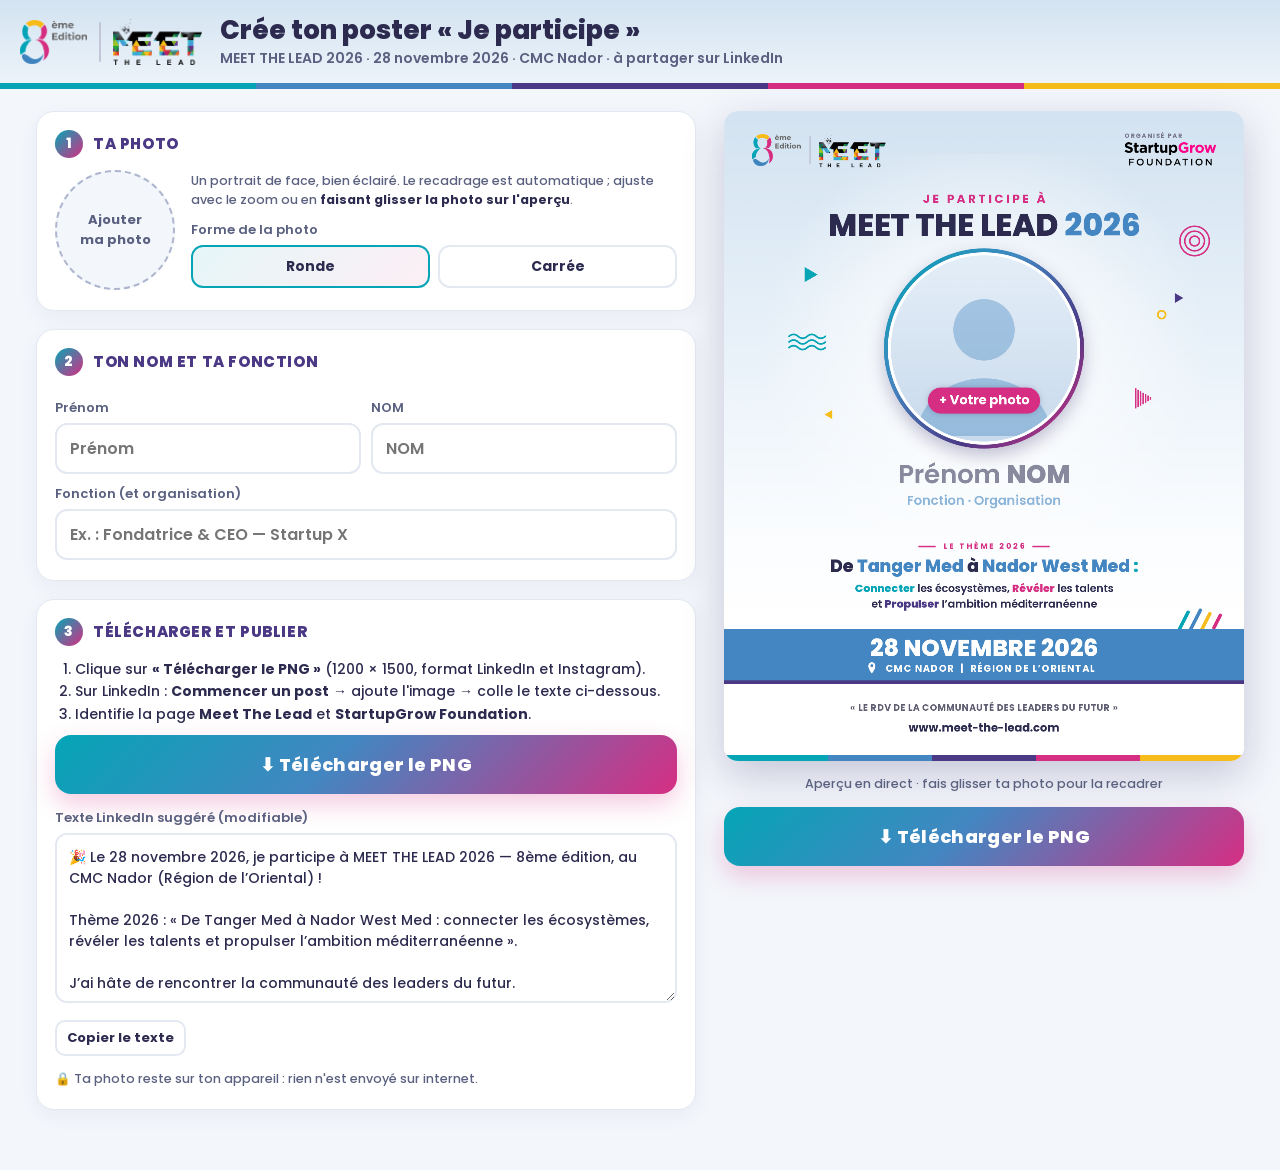
==== createposter/index.html @ a181cc90 "Outil « Je participe » : poster individuel MEET THE LEAD 2026 (28 novembre) sur /createposter/ Page " ====
<!doctype html>
<!--
  MEET THE LEAD 2026 — outil « Je participe » : poster INDIVIDUEL (1 photo + prénom NOM + fonction) pour la journée du 28 novembre 2026.
  Format LinkedIn / Instagram 1200×1500 (4:5). Logos : 8ème édition puis MEET THE LEAD, StartupGrow Foundation (organisateur). Thème 2026.
  Source : tool_src.html → node build.cjs → ../OUTIL_POSTER_PARTICIPANT_MTL2026.html (fichier unique, tout intégré)
  → publié sur https://meet-the-lead.com/createposter/
  Rendu entièrement en <canvas> ; les PNG de référence (modèle vide / exemple) sont produits par le même code (export.cjs).
-->
<html lang="fr"><head><meta charset="utf-8">
<meta name="viewport" content="width=device-width,initial-scale=1">
<title>Je participe — MEET THE LEAD 2026 · 28 novembre</title>
<meta name="description" content="Créez votre poster « Je participe à MEET THE LEAD 2026 » (28 novembre 2026, CMC Nador) avec votre photo, votre nom et votre fonction, puis partagez-le sur LinkedIn.">
<meta name="theme-color" content="#2A2160">
<meta property="og:title" content="Je participe à MEET THE LEAD 2026 — crée ton poster">
<meta property="og:description" content="Ta photo, ton nom et ta fonction → un poster prêt pour LinkedIn. 28 novembre 2026 · CMC Nador.">
<meta property="og:image" content="https://meet-the-lead.com/createposter/apercu.jpg">
<meta property="og:url" content="https://meet-the-lead.com/createposter/">
<meta property="og:type" content="website">
<link rel="icon" type="image/png" href="../assets/img/logo/logo.png">
<style>
@font-face{font-family:Poppins;font-weight:500;src:url([data-uri])format('woff2');unicode-range:U+0000-00FF,U+2000-206F,U+20AC}
@font-face{font-family:Poppins;font-weight:600;src:url([data-uri])format('woff2');unicode-range:U+0000-00FF,U+2000-206F,U+20AC}
@font-face{font-family:Poppins;font-weight:700;src:url([data-uri])format('woff2');unicode-range:U+0000-00FF,U+2000-206F,U+20AC}
@font-face{font-family:Poppins;font-weight:800;src:url([data-uri])format('woff2');unicode-range:U+0000-00FF,U+2000-206F,U+20AC}
@font-face{font-family:Poppins;font-weight:500;src:url([data-uri])format('woff2');unicode-range:U+0100-02AF,U+1E00-1EFF}
@font-face{font-family:Poppins;font-weight:600;src:url([data-uri])format('woff2');unicode-range:U+0100-02AF,U+1E00-1EFF}
@font-face{font-family:Poppins;font-weight:700;src:url([data-uri])format('woff2');unicode-range:U+0100-02AF,U+1E00-1EFF}
@font-face{font-family:Poppins;font-weight:800;src:url([data-uri])format('woff2');unicode-range:U+0100-02AF,U+1E00-1EFF}
@font-face{font-family:Cairo;font-weight:200 1000;src:url([data-uri])format('truetype');unicode-range:U+0600-06FF,U+0750-077F,U+FB50-FDFF,U+FE70-FEFF}
:root{--teal:#05A5B6;--mag:#D62E83;--yel:#F6BC1C;--blue:#4386C1;--vio:#4B3985;--navy:#2A2160;--ink:#2C2B4F;--line:#E3E8F1}
*{box-sizing:border-box;margin:0;padding:0}
html,body{background:#F3F6FB;color:var(--ink);font-family:Poppins,Cairo,'Segoe UI',Arial,sans-serif;-webkit-font-smoothing:antialiased}
header{background:linear-gradient(180deg,#D3E3F1,#EEF4FA);padding:16px 20px 20px;position:relative}
header::after{content:"";position:absolute;left:0;right:0;bottom:0;height:6px;background:linear-gradient(90deg,var(--teal) 0 20%,var(--blue) 20% 40%,var(--vio) 40% 60%,var(--mag) 60% 80%,var(--yel) 80%)}
.hd{max-width:1240px;margin:0 auto;display:flex;align-items:center;gap:18px;flex-wrap:wrap}
.hd .lk{display:flex;align-items:center;gap:12px}.hd .lk img{display:block}.hd .lk i{width:2px;height:40px;background:#C2C6D6;border-radius:2px}
.hd h1{font-size:clamp(18px,2.6vw,26px);font-weight:800;line-height:1.15;color:var(--ink)}
.hd p{font-size:14px;color:#5A607F;font-weight:600;margin-top:2px}
main{max-width:1240px;margin:0 auto;padding:22px 16px 60px;display:grid;grid-template-columns:minmax(0,1fr) minmax(0,520px);gap:28px;align-items:start}
@media (max-width:900px){main{grid-template-columns:1fr}.pv{order:-1;position:static!important}}
.panel{display:flex;flex-direction:column;gap:18px}
.box{background:#fff;border:1px solid var(--line);border-radius:18px;padding:18px 18px 20px;box-shadow:0 6px 20px rgba(42,33,96,.05)}
.box h2{font-size:15px;font-weight:800;letter-spacing:.04em;color:var(--vio);display:flex;align-items:center;gap:10px;margin-bottom:12px;text-transform:uppercase}
.box h2 span{display:inline-flex;width:28px;height:28px;border-radius:50%;align-items:center;justify-content:center;color:#fff;font-size:14px;background:linear-gradient(135deg,var(--teal),var(--mag))}
label.f{display:block;font-size:13px;font-weight:600;color:#5A607F;margin:10px 0 5px}
input[type=text]{width:100%;border:2px solid var(--line);border-radius:12px;padding:11px 13px;font:600 16px Poppins,Cairo,sans-serif;color:var(--ink);background:#fff;outline:none}
input[type=text]:focus{border-color:var(--teal)}
.two{display:grid;grid-template-columns:1fr 1fr;gap:10px}
.phrow{display:grid;grid-template-columns:120px minmax(0,1fr);gap:16px;align-items:center}
.ph{width:120px;height:120px;border-radius:50%;border:2px dashed #AEB6CF;background:#F3F6FB center/cover no-repeat;display:flex;align-items:center;justify-content:center;text-align:center;font-size:13px;font-weight:700;color:#5A607F;cursor:pointer;position:relative;overflow:hidden}
.ph.sq{border-radius:18px}
.ph.has{border:3px solid var(--teal);color:transparent}
.ph input{position:absolute;inset:0;opacity:0;cursor:pointer}
.seg{display:flex;gap:8px;flex-wrap:wrap}
.seg button{flex:1;min-width:90px;border:2px solid var(--line);background:#fff;border-radius:12px;padding:9px 10px;font:700 14px Poppins,sans-serif;color:var(--ink);cursor:pointer}
.seg button[aria-pressed=true]{border-color:var(--teal);background:linear-gradient(135deg,rgba(5,165,182,.10),rgba(214,46,131,.08))}
.tools{display:flex;align-items:center;gap:10px;margin-top:12px;flex-wrap:wrap;font-size:13px;color:#5A607F;font-weight:600}
.tools input[type=range]{flex:1;min-width:120px;accent-color:var(--teal)}
.tools button,.btn2{border:2px solid var(--line);background:#fff;border-radius:10px;padding:6px 10px;font:700 13px Poppins,sans-serif;color:var(--ink);cursor:pointer}
.tools[hidden]{display:none}
.pv{position:sticky;top:14px;display:flex;flex-direction:column;gap:14px}
.pv canvas{width:100%;height:auto;display:block;border-radius:14px;box-shadow:0 14px 40px rgba(42,33,96,.22);touch-action:none;background:#fff}
.hint{font-size:12.5px;color:#5A607F;text-align:center;font-weight:500}
.dl{border:0;border-radius:16px;padding:16px 18px;font:800 18px Poppins,sans-serif;color:#fff;cursor:pointer;background:linear-gradient(135deg,var(--teal),var(--blue) 45%,var(--mag));box-shadow:0 10px 24px rgba(214,46,131,.25);letter-spacing:.02em}
.dl:active{transform:translateY(1px)}
textarea{width:100%;min-height:170px;border:2px solid var(--line);border-radius:12px;padding:12px;font:500 14px/1.5 Poppins,Cairo,sans-serif;color:var(--ink);resize:vertical}
.note{font-size:12.5px;color:#5A607F;line-height:1.5}.note b{color:var(--ink)}
ol.howto{padding-left:20px;font-size:14px;line-height:1.6}
.toast{position:fixed;left:50%;bottom:22px;transform:translateX(-50%);background:var(--navy);color:#fff;padding:10px 16px;border-radius:12px;font:600 14px Poppins,sans-serif;opacity:0;transition:opacity .25s;pointer-events:none;z-index:9;max-width:92vw;text-align:center;overflow-wrap:anywhere}
.toast.on{opacity:1}
</style></head>
<body>
<header><div class="hd">
  <div class="lk"><img src="[data-uri]" height="44" alt="8ème édition"><i></i><img src="[data-uri]" height="46" alt="Meet The Lead"></div>
  <div><h1>Crée ton poster « Je participe »</h1><p>MEET THE LEAD 2026 · 28 novembre 2026 · CMC Nador · à partager sur LinkedIn</p></div>
</div></header>

<main>
<section class="panel">
  <div class="box"><h2><span>1</span>Ta photo</h2>
    <div class="phrow">
      <label class="ph" id="ph">Ajouter<br>ma photo<input type="file" id="file" accept="image/*" aria-label="Importer ma photo"></label>
      <div>
        <p class="note">Un portrait de face, bien éclairé. Le recadrage est automatique ; ajuste avec le zoom ou en <b>faisant glisser la photo sur l'aperçu</b>.</p>
        <label class="f">Forme de la photo</label>
        <div class="seg" id="shape"><button type="button" data-s="rond">Ronde</button><button type="button" data-s="carre">Carrée</button></div>
      </div>
    </div>
    <div class="tools" id="tools" hidden>Zoom <input type="range" id="zoom" min="1" max="3" step="0.01" value="1"> <button type="button" id="re">Recentrer</button> <button type="button" id="rm">Retirer</button></div>
  </div>

  <div class="box"><h2><span>2</span>Ton nom et ta fonction</h2>
    <div class="two"><div><label class="f" for="first">Prénom</label><input type="text" id="first" maxlength="24" placeholder="Prénom" autocomplete="given-name"></div>
    <div><label class="f" for="last">NOM</label><input type="text" id="last" maxlength="26" placeholder="NOM" autocomplete="family-name"></div></div>
    <label class="f" for="fn">Fonction (et organisation)</label>
    <input type="text" id="fn" maxlength="80" placeholder="Ex. : Fondatrice & CEO — Startup X" autocomplete="organization-title">
  </div>

  <div class="box"><h2><span>3</span>Télécharger et publier</h2>
    <ol class="howto">
      <li>Clique sur <b>« Télécharger le PNG »</b> (1200 × 1500, format LinkedIn et Instagram).</li>
      <li>Sur LinkedIn : <b>Commencer un post</b> → ajoute l'image → colle le texte ci-dessous.</li>
      <li>Identifie la page <b>Meet The Lead</b> et <b>StartupGrow Foundation</b>.</li>
    </ol>
    <button type="button" class="dl" id="dl2" style="width:100%;margin:10px 0 4px">⬇ Télécharger le PNG</button>
    <label class="f" for="post">Texte LinkedIn suggéré (modifiable)</label>
    <textarea id="post"></textarea>
    <div style="display:flex;gap:10px;margin-top:10px"><button type="button" class="btn2" id="copy">Copier le texte</button></div>
    <p class="note" style="margin-top:14px">🔒 Ta photo reste sur ton appareil : rien n'est envoyé sur internet.</p>
  </div>
</section>

<aside class="pv">
  <canvas id="cv" width="1200" height="1500" aria-label="Aperçu du poster"></canvas>
  <p class="hint">Aperçu en direct · fais glisser ta photo pour la recadrer</p>
  <button type="button" class="dl" id="dl">⬇ Télécharger le PNG</button>
</aside>
</main>
<div class="toast" id="toast"></div>

<script>
'use strict';
const ASSETS = { e8: '[data-uri]', mtl: '[data-uri]', sgf: '[data-uri]' };
const W = 1200, H = 1500;
const K = { teal: '#05A5B6', mag: '#D62E83', yel: '#F6BC1C', blue: '#4386C1', vio: '#4B3985', navy: '#2A2160', ink: '#2C2B4F', grey: '#5F5E73' };
const BAND = [K.teal, K.blue, K.vio, K.mag, K.yel];
const FF = "Poppins, Cairo, 'Segoe UI', Arial, sans-serif";
const font = (w, s) => `${w} ${s}px ${FF}`;
const IM = {};
const loadImg = (src) => new Promise((res, rej) => { const i = new Image(); i.onload = () => res(i); i.onerror = rej; i.src = src; });
// géométrie
const PH = { cx: 600, cy: 548, d: 430 };
const isRTL = (s) => /[؀-ۿ]/.test(s);

function rr(ctx, x, y, w, h, r) { ctx.beginPath(); ctx.moveTo(x + r, y); ctx.arcTo(x + w, y, x + w, y + h, r); ctx.arcTo(x + w, y + h, x, y + h, r); ctx.arcTo(x, y + h, x, y, r); ctx.arcTo(x, y, x + w, y, r); ctx.closePath(); }
function spacedW(ctx, t, sp) { let w = 0; for (const ch of t) w += ctx.measureText(ch).width + sp; return w - sp; }
function spaced(ctx, t, x, y, sp, align = 'left') { const w = spacedW(ctx, t, sp); let cx = align === 'center' ? x - w / 2 : align === 'right' ? x - w : x; const a = ctx.textAlign; ctx.textAlign = 'left'; for (const ch of t) { ctx.fillText(ch, cx, y); cx += ctx.measureText(ch).width + sp; } ctx.textAlign = a; return w; }
function fit(ctx, t, weight, size, maxW, min) { let s = size; for (; s > min; s -= 1) { ctx.font = font(weight, s); if (ctx.measureText(t).width <= maxW) break; } ctx.font = font(weight, s); return s; }
function wrap(ctx, t, maxW) { const words = t.split(/\s+/).filter(Boolean); const L = []; let cur = ''; for (const w of words) { const tst = cur ? cur + ' ' + w : w; if (ctx.measureText(tst).width <= maxW || !cur) cur = tst; else { L.push(cur); cur = w; } } if (cur) L.push(cur); return L; }
// texte riche sur une ligne : segments [texte, couleur, graisse], centré
function rich(ctx, segs, x, y, size) { let w = 0; segs.forEach(([t, , wt]) => { ctx.font = font(wt, size); w += ctx.measureText(t).width; }); let cx = x - w / 2; ctx.textAlign = 'left'; segs.forEach(([t, k, wt]) => { ctx.font = font(wt, size); ctx.fillStyle = k; ctx.fillText(t, cx, y); cx += ctx.measureText(t).width; }); return w; }

// illustrations de la charte MTL (bords, jamais sur le visage)
function motifs(ctx) {
  ctx.save();
  const tri = (x, y, z, k, left) => { ctx.fillStyle = k; ctx.beginPath(); if (left) { ctx.moveTo(x + z, y); ctx.lineTo(x, y + z * .58); ctx.lineTo(x + z, y + z * 1.16); } else { ctx.moveTo(x, y); ctx.lineTo(x + z, y + z * .58); ctx.lineTo(x, y + z * 1.16); } ctx.closePath(); ctx.fill(); };
  const rings = (x, y, r, k) => { ctx.strokeStyle = k; ctx.lineWidth = 3.5; for (const n of [1, 2, 3]) { ctx.beginPath(); ctx.arc(x, y, r * n / 3, 0, Math.PI * 2); ctx.stroke(); } };
  const hatch = (x, y, z, k) => { ctx.strokeStyle = k; ctx.lineWidth = 3.5; for (let n = 0; n < 7; n++) { ctx.beginPath(); ctx.moveTo(x + n * z / 7, y + z * .58 * (n / 7)); ctx.lineTo(x + n * z / 7, y + z * 1.16 - z * .58 * (n / 7)); ctx.stroke(); } };
  const waves = (x, y, w, k) => { ctx.strokeStyle = k; ctx.lineWidth = 4; ctx.lineCap = 'round'; for (let n = 0; n < 3; n++) { ctx.beginPath(); let px = x, py = y + n * 13; ctx.moveTo(px, py); for (let s = 0; s < 4; s++) { ctx.quadraticCurveTo(px + w / 8, py + (s % 2 ? 9 : -9), px + w / 4, py); px += w / 4; } ctx.stroke(); } };
  rings(1086, 300, 34, K.mag);
  tri(186, 360, 30, K.teal);
  hatch(950, 640, 40, K.mag);
  tri(232, 690, 18, K.yel, true);
  waves(150, 520, 84, K.teal);
  ctx.beginPath(); ctx.arc(1010, 470, 9, 0, Math.PI * 2); ctx.strokeStyle = K.yel; ctx.lineWidth = 4; ctx.stroke();
  tri(1040, 420, 20, K.vio);
  // traits obliques de la charte, au bout du ruban
  [K.teal, K.blue, K.yel, K.mag].forEach((k, i) => { ctx.save(); ctx.translate(1060 + i * 26, 1178); ctx.rotate(27 * Math.PI / 180); ctx.fillStyle = k; rr(ctx, -4, -[56, 66, 48, 40][i] / 2, 8, [56, 66, 48, 40][i], 4); ctx.fill(); ctx.restore(); });
  ctx.restore();
}

function photo(ctx, st, showEmpty) {
  const { cx, cy, d } = PH, r = d / 2, sq = st.shape === 'carre', rad = 36;
  const path = (pad) => { if (sq) rr(ctx, cx - r - pad, cy - r - pad, d + pad * 2, d + pad * 2, rad + pad); else { ctx.beginPath(); ctx.arc(cx, cy, r + pad, 0, Math.PI * 2); } };
  // anneau / cadre dégradé de la charte + filet blanc
  ctx.save(); ctx.shadowColor = 'rgba(42,33,96,.28)'; ctx.shadowBlur = 40; ctx.shadowOffsetY = 16;
  const g = ctx.createLinearGradient(cx - r, cy - r, cx + r, cy + r); g.addColorStop(0, K.teal); g.addColorStop(.35, K.blue); g.addColorStop(.7, K.vio); g.addColorStop(1, K.mag);
  ctx.fillStyle = g; path(16); ctx.fill(); ctx.restore();
  ctx.fillStyle = '#fff'; path(7); ctx.fill();
  ctx.save(); path(0); ctx.clip();
  if (st.img) {
    const im = st.img, iw = im.width, ih = im.height, s = Math.max(d / iw, d / ih) * (st.zoom || 1), dw = iw * s, dh = ih * s;
    let x = cx - st.fx * dw, y = cy - st.fy * dh;
    x = Math.min(cx - r, Math.max(cx + r - dw, x)); y = Math.min(cy - r, Math.max(cy + r - dh, y));
    ctx.drawImage(im, x, y, dw, dh);
  } else {
    const bg = ctx.createLinearGradient(cx, cy - r, cx, cy + r); bg.addColorStop(0, '#E4EEF8'); bg.addColorStop(1, '#C9DAEC'); ctx.fillStyle = bg; ctx.fillRect(cx - r, cy - r, d, d);
    ctx.fillStyle = 'rgba(67,134,193,.38)';
    ctx.beginPath(); ctx.arc(cx, cy - r * .2, r * .33, 0, Math.PI * 2); ctx.fill();
    ctx.beginPath(); ctx.ellipse(cx, cy + r * .94, r * .72, r * .62, 0, Math.PI, 0); ctx.fill();
  }
  ctx.restore();
  if (!st.img && showEmpty) {
    const fs = 30; ctx.font = font(700, fs); const t = '+ Votre photo', tw = ctx.measureText(t).width, pw = tw + 50, ph = 60;
    ctx.save(); ctx.shadowColor = 'rgba(42,33,96,.25)'; ctx.shadowBlur = 14; ctx.fillStyle = K.mag; rr(ctx, cx - pw / 2, cy + r * .42, pw, ph, ph / 2); ctx.fill(); ctx.restore();
    ctx.fillStyle = '#fff'; ctx.textAlign = 'center'; ctx.textBaseline = 'middle'; ctx.fillText(t, cx, cy + r * .42 + ph / 2 + 1); ctx.textBaseline = 'alphabetic'; ctx.textAlign = 'left';
  }
}

function render(ctx, st, opt = {}) {
  ctx.save(); ctx.clearRect(0, 0, W, H); ctx.textBaseline = 'alphabetic'; ctx.direction = 'ltr';
  // fond : ciel de la charte → blanc
  let g = ctx.createLinearGradient(0, 0, 0, 1160); g.addColorStop(0, '#D3E3F1'); g.addColorStop(.45, '#E8F1F9'); g.addColorStop(.85, '#FBFDFF'); g.addColorStop(1, '#FFFFFF');
  ctx.fillStyle = g; ctx.fillRect(0, 0, W, H);
  g = ctx.createRadialGradient(600, 560, 80, 600, 560, 520); g.addColorStop(0, 'rgba(255,255,255,.9)'); g.addColorStop(1, 'rgba(255,255,255,0)'); ctx.fillStyle = g; ctx.fillRect(0, 100, W, 900);
  motifs(ctx);

  // lockup : 8ème d'abord, puis MEET THE LEAD (couleurs, fond clair)
  { const h1 = 74, w1 = IM.e8.width * h1 / IM.e8.height, h2 = 80, w2 = IM.mtl.width * h2 / IM.mtl.height, x = 64, y = 50;
    ctx.drawImage(IM.e8, x, y + (h2 - h1) / 2, w1, h1); ctx.fillStyle = '#C2C6D6'; ctx.fillRect(x + w1 + 20, y + 8, 3, h2 - 16); ctx.drawImage(IM.mtl, x + w1 + 42, y, w2, h2); }
  // organisateur : StartupGrow Foundation
  { const h = 54, w = IM.sgf.width * h / IM.sgf.height, x = W - 64 - w, y = 72;
    ctx.fillStyle = '#77768C'; ctx.font = font(700, 14); spaced(ctx, 'ORGANISÉ PAR', x, y - 10, 2.4); ctx.drawImage(IM.sgf, x, y, w, h); }

  // titre
  ctx.textAlign = 'left'; ctx.fillStyle = K.mag; ctx.font = font(700, 27); spaced(ctx, 'JE PARTICIPE À', W / 2, 212, 6, 'center');
  rich(ctx, [['MEET THE LEAD ', K.ink, 800], ['2026', K.blue, 800]], W / 2, 288, 72);

  photo(ctx, st, opt.showEmpty !== false);

  // nom + fonction
  { const first = (st.first || '').trim(), last = (st.last || '').trim().toUpperCase(), ph = !first && !last;
    const y = PH.cy + PH.d / 2 + 96;
    const segs = ph ? [['Prénom ', K.ink, 600], ['NOM', K.ink, 800]] : [[first ? first + ' ' : '', K.ink, 600], [last, K.ink, 800]];
    let s = 60; for (; s > 30; s--) { let w = 0; segs.forEach(([t, , wt]) => { ctx.font = font(wt, s); w += ctx.measureText(t).width; }); if (w <= 1000) break; }
    ctx.globalAlpha = ph ? .55 : 1; rich(ctx, segs, W / 2, y, s); ctx.globalAlpha = 1;
    const fn = (st.fn || '').trim() || (ph || opt.hint ? 'Fonction · Organisation' : '');
    if (fn) { ctx.font = font(600, 30); const lines = wrap(ctx, fn, 960).slice(0, 2); ctx.fillStyle = (st.fn || '').trim() ? K.blue : 'rgba(67,134,193,.6)'; ctx.textAlign = 'center';
      ctx.direction = isRTL(fn) ? 'rtl' : 'ltr';
      lines.forEach((ln, i) => { fit(ctx, ln, 600, 30, 1000, 18); ctx.fillText(ln, W / 2, y + 50 + i * 40); }); ctx.direction = 'ltr'; ctx.textAlign = 'left'; } }

  // thème 2026
  { const y0 = 1010;
    ctx.fillStyle = K.mag; ctx.font = font(700, 18); const kw = spacedW(ctx, 'LE THÈME 2026', 4.5); ctx.fillRect(W / 2 - kw / 2 - 58, y0 - 7, 40, 4); ctx.fillRect(W / 2 + kw / 2 + 18, y0 - 7, 40, 4); spaced(ctx, 'LE THÈME 2026', W / 2, y0, 4.5, 'center');
    rich(ctx, [['De ', K.ink, 800], ['Tanger Med', K.blue, 800], [' à ', K.ink, 800], ['Nador West Med', K.blue, 800], [' :', K.teal, 800]], W / 2, y0 + 54, 40);
    rich(ctx, [['Connecter', K.teal, 800], [' les écosystèmes, ', K.ink, 600], ['Révéler', K.mag, 800], [' les talents', K.ink, 600]], W / 2, y0 + 100, 25);
    rich(ctx, [['et ', K.ink, 600], ['Propulser', K.vio, 800], [' l’ambition méditerranéenne', K.ink, 600]], W / 2, y0 + 136, 25); }

  // ruban bleu oblique : date + lieu
  { const y = 1196, h = 118; ctx.save(); ctx.fillStyle = K.blue;
    ctx.beginPath(); ctx.moveTo(-60, y + h); ctx.lineTo(W + 60, y + h); ctx.lineTo(W + 60 + 34, y); ctx.lineTo(-60 + 34, y); ctx.closePath(); ctx.fill();
    ctx.fillStyle = K.vio; ctx.beginPath(); ctx.moveTo(-60, y + h + 8); ctx.lineTo(W + 60, y + h + 8); ctx.lineTo(W + 62, y + h); ctx.lineTo(-58, y + h); ctx.closePath(); ctx.fill(); ctx.restore();
    ctx.fillStyle = '#fff'; ctx.textAlign = 'center'; ctx.font = font(800, 54); ctx.fillText('28 NOVEMBRE 2026', W / 2, y + 62);
    ctx.font = font(700, 22); spaced(ctx, 'CMC NADOR  |  RÉGION DE L’ORIENTAL', W / 2 + 14, y + 98, 2.2, 'center');
    // pictogramme lieu
    ctx.font = font(700, 22); const tw = spacedW(ctx, 'CMC NADOR  |  RÉGION DE L’ORIENTAL', 2.2); const px = W / 2 - tw / 2 - 18, py = y + 76;
    ctx.fillStyle = '#fff'; ctx.beginPath(); ctx.moveTo(px, py + 26); ctx.bezierCurveTo(px, py + 26, px - 9, py + 15, px - 8, py + 8); ctx.arc(px, py + 8, 8, Math.PI, 0); ctx.bezierCurveTo(px + 9, py + 15, px, py + 26, px, py + 26); ctx.fill();
    ctx.fillStyle = K.blue; ctx.beginPath(); ctx.arc(px, py + 8, 3.2, 0, Math.PI * 2); ctx.fill(); ctx.textAlign = 'left'; }

  // pied : accroche + site
  ctx.textAlign = 'center'; ctx.fillStyle = K.grey; ctx.font = font(700, 21); spaced(ctx, '« LE RDV DE LA COMMUNAUTÉ DES LEADERS DU FUTUR »', W / 2, 1384, 1.2, 'center');
  ctx.fillStyle = K.ink; ctx.font = font(700, 26); ctx.fillText('www.meet-the-lead.com', W / 2, 1432); ctx.textAlign = 'left';
  BAND.forEach((k, i) => { ctx.fillStyle = k; ctx.fillRect(i * W / 5, H - 14, W / 5 + 1, 14); });
  ctx.restore();
}

// photo : chargement + recadrage auto (visage si disponible, sinon centré-haut)
async function prepPhoto(file) {
  const url = URL.createObjectURL(file);
  try {
    const src = await loadImg(url); const max = 1600, sc = Math.min(1, max / Math.max(src.naturalWidth, src.naturalHeight));
    const c = document.createElement('canvas'); c.width = Math.round(src.naturalWidth * sc); c.height = Math.round(src.naturalHeight * sc); c.getContext('2d').drawImage(src, 0, 0, c.width, c.height);
    let fx = .5, fy = c.height > c.width * 1.05 ? .40 : .46, zoom = 1;
    if ('FaceDetector' in window) { try { const f = await new window.FaceDetector({ fastMode: true, maxDetectedFaces: 1 }).detect(c);
      if (f && f[0]) { const b = f[0].boundingBox; fx = (b.x + b.width / 2) / c.width; fy = (b.y + b.height * .55) / c.height; zoom = Math.max(1, Math.min(2.4, Math.min(c.width, c.height) * .45 / Math.max(b.width, b.height))); } } catch (e) { /* indisponible */ } }
    return { img: c, fx, fy, zoom, thumb: c.toDataURL('image/jpeg', .7) };
  } finally { URL.revokeObjectURL(url); }
}

const state = { shape: 'rond', first: '', last: '', fn: '', img: null, fx: .5, fy: .45, zoom: 1 };
let cv, ctx, ready = false, raf = 0, postEdited = false;
const $ = (s) => document.querySelector(s);
const redraw = () => { if (!ready || raf) return; raf = requestAnimationFrame(() => { raf = 0; render(ctx, state, { showEmpty: true }); syncUI(); updatePost(); }); };
function toast(t) { const e = $('#toast'); e.textContent = t; e.classList.add('on'); clearTimeout(e._t); e._t = setTimeout(() => e.classList.remove('on'), 2200); }
function syncUI() {
  const ph = $('#ph'); ph.classList.toggle('has', !!state.img); ph.classList.toggle('sq', state.shape === 'carre');
  ph.style.backgroundImage = state.thumb ? `url(${state.thumb})` : ''; ph.firstChild.textContent = state.img ? '' : 'Ajouter';
  $('#tools').hidden = !state.img; $('#zoom').value = state.zoom;
  document.querySelectorAll('#shape button').forEach((b) => b.setAttribute('aria-pressed', String(b.dataset.s === state.shape)));
}
function updatePost() {
  if (postEdited) return;
  const fn = state.fn.trim();
  $('#post').value = `🎉 Le 28 novembre 2026, je participe à MEET THE LEAD 2026 — 8ème édition, au CMC Nador (Région de l’Oriental) !\n\nThème 2026 : « De Tanger Med à Nador West Med : connecter les écosystèmes, révéler les talents et propulser l’ambition méditerranéenne ».\n\n${fn ? `En tant que ${fn}, j’ai hâte` : 'J’ai hâte'} de rencontrer la communauté des leaders du futur.\n\nMerci à StartupGrow Foundation pour l’organisation.\n\n#MeetTheLead2026 #Nador #Oriental #Leadership #Méditerranée`;
}
const slug = (s) => (s || '').normalize('NFD').replace(/[̀-ͯ]/g, '').replace(/[^A-Za-z0-9]+/g, '_').replace(/^_|_$/g, '').slice(0, 40);
function download() {
  if (!state.img && !confirm('Tu n’as pas encore ajouté ta photo. Télécharger quand même ?')) return;
  const out = document.createElement('canvas'); out.width = W; out.height = H; render(out.getContext('2d'), state, { showEmpty: true });
  const name = `Je_participe_MTL2026_${slug(state.first + '_' + state.last) || 'poster'}.png`;
  out.toBlob((b) => { const a = document.createElement('a'); a.href = URL.createObjectURL(b); a.download = name; document.body.appendChild(a); a.click(); setTimeout(() => { URL.revokeObjectURL(a.href); a.remove(); }, 4000); toast('PNG téléchargé : ' + name); }, 'image/png');
}
function initDrag() {
  let drag = null; const pos = (e) => { const r = cv.getBoundingClientRect(); return [(e.clientX - r.left) * W / r.width, (e.clientY - r.top) * H / r.height]; };
  const hit = (x, y) => state.img && Math.abs(x - PH.cx) <= PH.d / 2 + 10 && Math.abs(y - PH.cy) <= PH.d / 2 + 10;
  cv.addEventListener('pointerdown', (e) => { const [x, y] = pos(e); if (!hit(x, y)) return; drag = { x, y }; cv.setPointerCapture(e.pointerId); e.preventDefault(); });
  cv.addEventListener('pointermove', (e) => { const [x, y] = pos(e); if (!drag) { cv.style.cursor = hit(x, y) ? 'grab' : 'default'; return; }
    const im = state.img, s = Math.max(PH.d / im.width, PH.d / im.height) * state.zoom;
    state.fx = Math.min(1, Math.max(0, state.fx - (x - drag.x) / (im.width * s))); state.fy = Math.min(1, Math.max(0, state.fy - (y - drag.y) / (im.height * s))); drag.x = x; drag.y = y; cv.style.cursor = 'grabbing'; redraw(); });
  const end = () => { drag = null; }; cv.addEventListener('pointerup', end); cv.addEventListener('pointercancel', end);
}
// avatar fictif (silhouette illustrée) pour l'exemple — aucune vraie photo
function demoAvatar() {
  const c = document.createElement('canvas'); c.width = c.height = 700; const x = c.getContext('2d');
  const g = x.createLinearGradient(0, 0, 700, 700); g.addColorStop(0, K.teal); g.addColorStop(1, K.vio); x.fillStyle = g; x.fillRect(0, 0, 700, 700);
  x.fillStyle = 'rgba(255,255,255,.14)'; x.beginPath(); x.arc(560, 140, 170, 0, Math.PI * 2); x.fill();
  x.fillStyle = 'rgba(255,255,255,.92)'; x.beginPath(); x.arc(350, 285, 118, 0, Math.PI * 2); x.fill(); x.beginPath(); x.ellipse(350, 720, 255, 230, 0, Math.PI, 0); x.fill();
  return c;
}
window.MTL = {
  png(kind, shape = 'rond') {
    const st = { shape, first: '', last: '', fn: '', img: null, fx: .5, fy: .5, zoom: 1 };
    if (kind === 'exemple') Object.assign(st, { first: 'Salma', last: 'Benali', fn: 'Fondatrice & CEO — GreenPort Lab', img: demoAvatar() });
    const c = document.createElement('canvas'); c.width = W; c.height = H; render(c.getContext('2d'), st, { showEmpty: true, hint: kind !== 'exemple' }); return c.toDataURL('image/png');
  },
};

(async function init() {
  cv = $('#cv'); ctx = cv.getContext('2d');
  const [e8, mtl, sgf] = await Promise.all([ASSETS.e8, ASSETS.mtl, ASSETS.sgf].map(loadImg)); Object.assign(IM, { e8, mtl, sgf });
  await Promise.all([500, 600, 700, 800].map((w) => document.fonts.load(`${w} 40px Poppins`, 'AÉéàçÇ’ ĂŞ'))); await document.fonts.load('700 30px Cairo', 'مرحبا').catch(() => {});
  ready = true;
  for (const k of ['first', 'last', 'fn']) $('#' + k).addEventListener('input', (e) => { state[k] = e.target.value; redraw(); });
  $('#file').addEventListener('change', async (e) => { const f = e.target.files && e.target.files[0]; if (!f) return;
    try { const p = await prepPhoto(f); Object.assign(state, p, { auto: { fx: p.fx, fy: p.fy, zoom: p.zoom } }); redraw(); } catch (err) { toast('Impossible de lire cette image. Essaie un JPG ou un PNG.'); } e.target.value = ''; });
  $('#zoom').addEventListener('input', (e) => { state.zoom = +e.target.value; redraw(); });
  $('#re').addEventListener('click', () => { if (state.auto) Object.assign(state, state.auto); redraw(); });
  $('#rm').addEventListener('click', () => { Object.assign(state, { img: null, thumb: null, auto: null, zoom: 1 }); redraw(); });
  document.querySelectorAll('#shape button').forEach((b) => b.addEventListener('click', () => { state.shape = b.dataset.s; redraw(); }));
  $('#post').addEventListener('input', () => { postEdited = true; });
  $('#copy').addEventListener('click', async () => { try { await navigator.clipboard.writeText($('#post').value); } catch (e) { $('#post').select(); document.execCommand('copy'); } toast('Texte copié ✔'); });
  $('#dl').addEventListener('click', download); $('#dl2').addEventListener('click', download);
  initDrag(); redraw();
  document.body.dataset.ready = '1';
})();
</script>
</body></html>
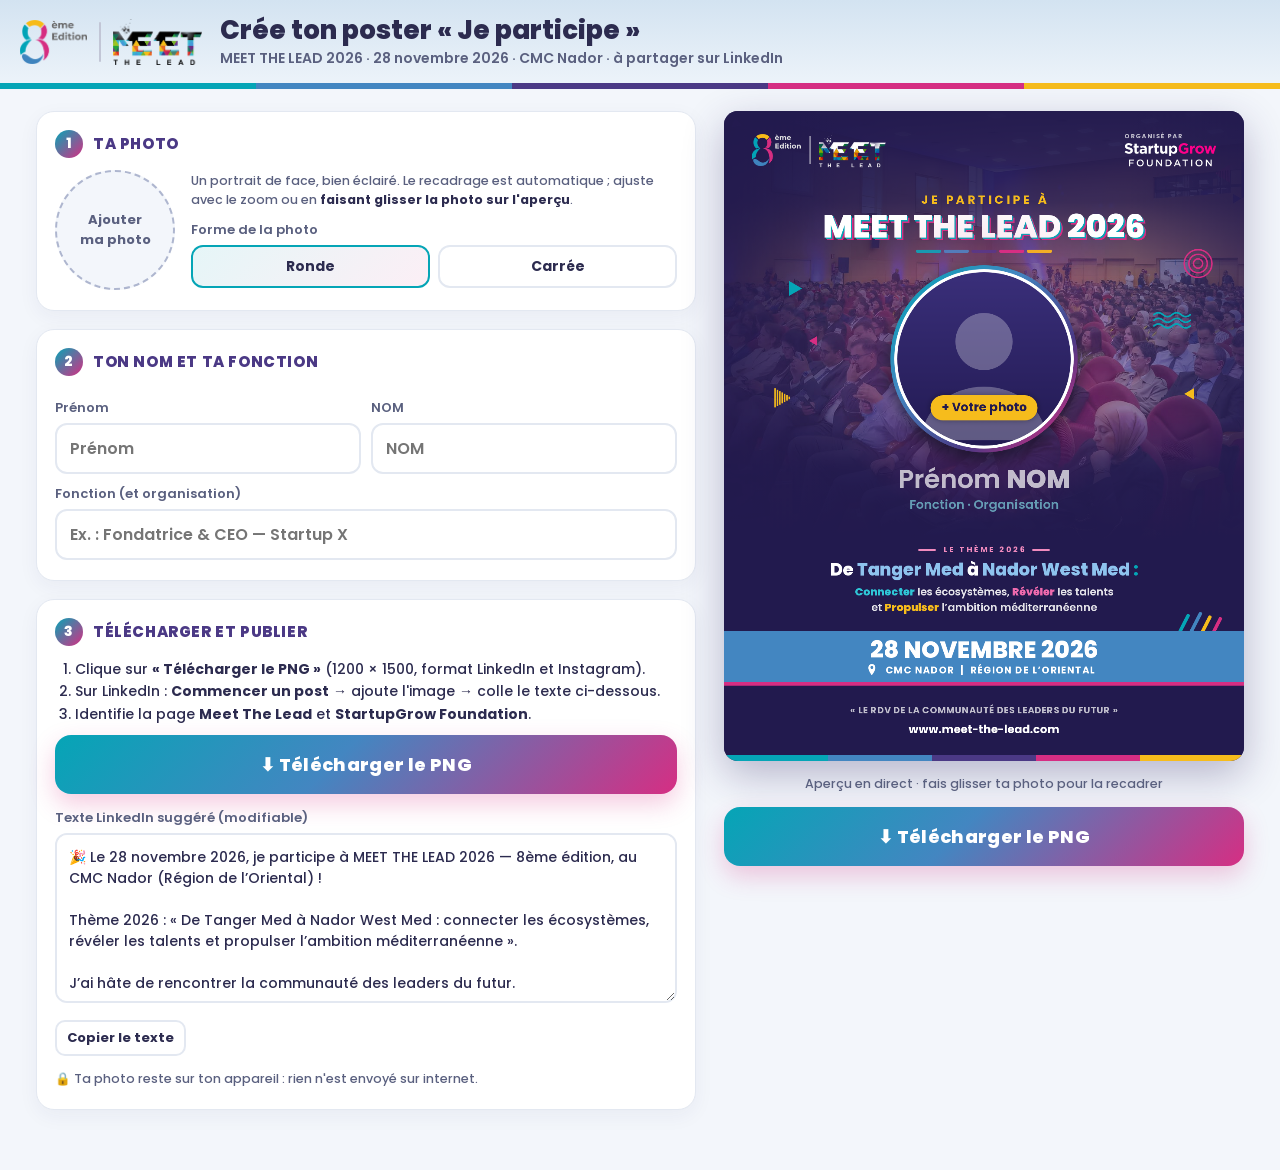
==== commit 73cd0094: "createposter : nouveau design « Je participe » sur la photo de la salle MEET THE LEAD (voile violet " ====
--- a/createposter/index.html
+++ b/createposter/index.html
@@ -1,7 +1,7 @@
 <!doctype html>
 <!--
   MEET THE LEAD 2026 — outil « Je participe » : poster INDIVIDUEL (1 photo + prénom NOM + fonction) pour la journée du 28 novembre 2026.
-  Format LinkedIn / Instagram 1200×1500 (4:5). Logos : 8ème édition puis MEET THE LEAD, StartupGrow Foundation (organisateur). Thème 2026.
+  Format LinkedIn / Instagram 1200×1500 (4:5). V2 (2026-11-22) : fond = photo de la salle MEET THE LEAD fournie par l'utilisateur (agrandie Real-ESRGAN), voile violet nuit. Logos : 8ème édition puis MEET THE LEAD, StartupGrow Foundation (organisateur). Thème 2026.
   Source : tool_src.html → node build.cjs → ../OUTIL_POSTER_PARTICIPANT_MTL2026.html (fichier unique, tout intégré)
   → publié sur https://meet-the-lead.com/createposter/
   Rendu entièrement en <canvas> ; les PNG de référence (modèle vide / exemple) sont produits par le même code (export.cjs).
@@ -10,7 +10,7 @@
 <meta name="viewport" content="width=device-width,initial-scale=1">
 <title>Je participe — MEET THE LEAD 2026 · 28 novembre</title>
 <meta name="description" content="Créez votre poster « Je participe à MEET THE LEAD 2026 » (28 novembre 2026, CMC Nador) avec votre photo, votre nom et votre fonction, puis partagez-le sur LinkedIn.">
-<meta name="theme-color" content="#2A2160">
+<meta name="theme-color" content="#221A4E">
 <meta property="og:title" content="Je participe à MEET THE LEAD 2026 — crée ton poster">
 <meta property="og:description" content="Ta photo, ton nom et ta fonction → un poster prêt pour LinkedIn. 28 novembre 2026 · CMC Nador.">
 <meta property="og:image" content="https://meet-the-lead.com/createposter/apercu.jpg">
@@ -59,7 +59,7 @@
 .tools button,.btn2{border:2px solid var(--line);background:#fff;border-radius:10px;padding:6px 10px;font:700 13px Poppins,sans-serif;color:var(--ink);cursor:pointer}
 .tools[hidden]{display:none}
 .pv{position:sticky;top:14px;display:flex;flex-direction:column;gap:14px}
-.pv canvas{width:100%;height:auto;display:block;border-radius:14px;box-shadow:0 14px 40px rgba(42,33,96,.22);touch-action:none;background:#fff}
+.pv canvas{width:100%;height:auto;display:block;border-radius:14px;box-shadow:0 14px 40px rgba(42,33,96,.30);touch-action:none;background:#221A4E}
 .hint{font-size:12.5px;color:#5A607F;text-align:center;font-weight:500}
 .dl{border:0;border-radius:16px;padding:16px 18px;font:800 18px Poppins,sans-serif;color:#fff;cursor:pointer;background:linear-gradient(135deg,var(--teal),var(--blue) 45%,var(--mag));box-shadow:0 10px 24px rgba(214,46,131,.25);letter-spacing:.02em}
 .dl:active{transform:translateY(1px)}
@@ -120,16 +120,16 @@
 
 <script>
 'use strict';
-const ASSETS = { e8: '[data-uri]', mtl: '[data-uri]', sgf: '[data-uri]' };
+const ASSETS = { e8: '[data-uri]', mtl: '[data-uri]', sgf: '[data-uri]', salle: '[data-uri]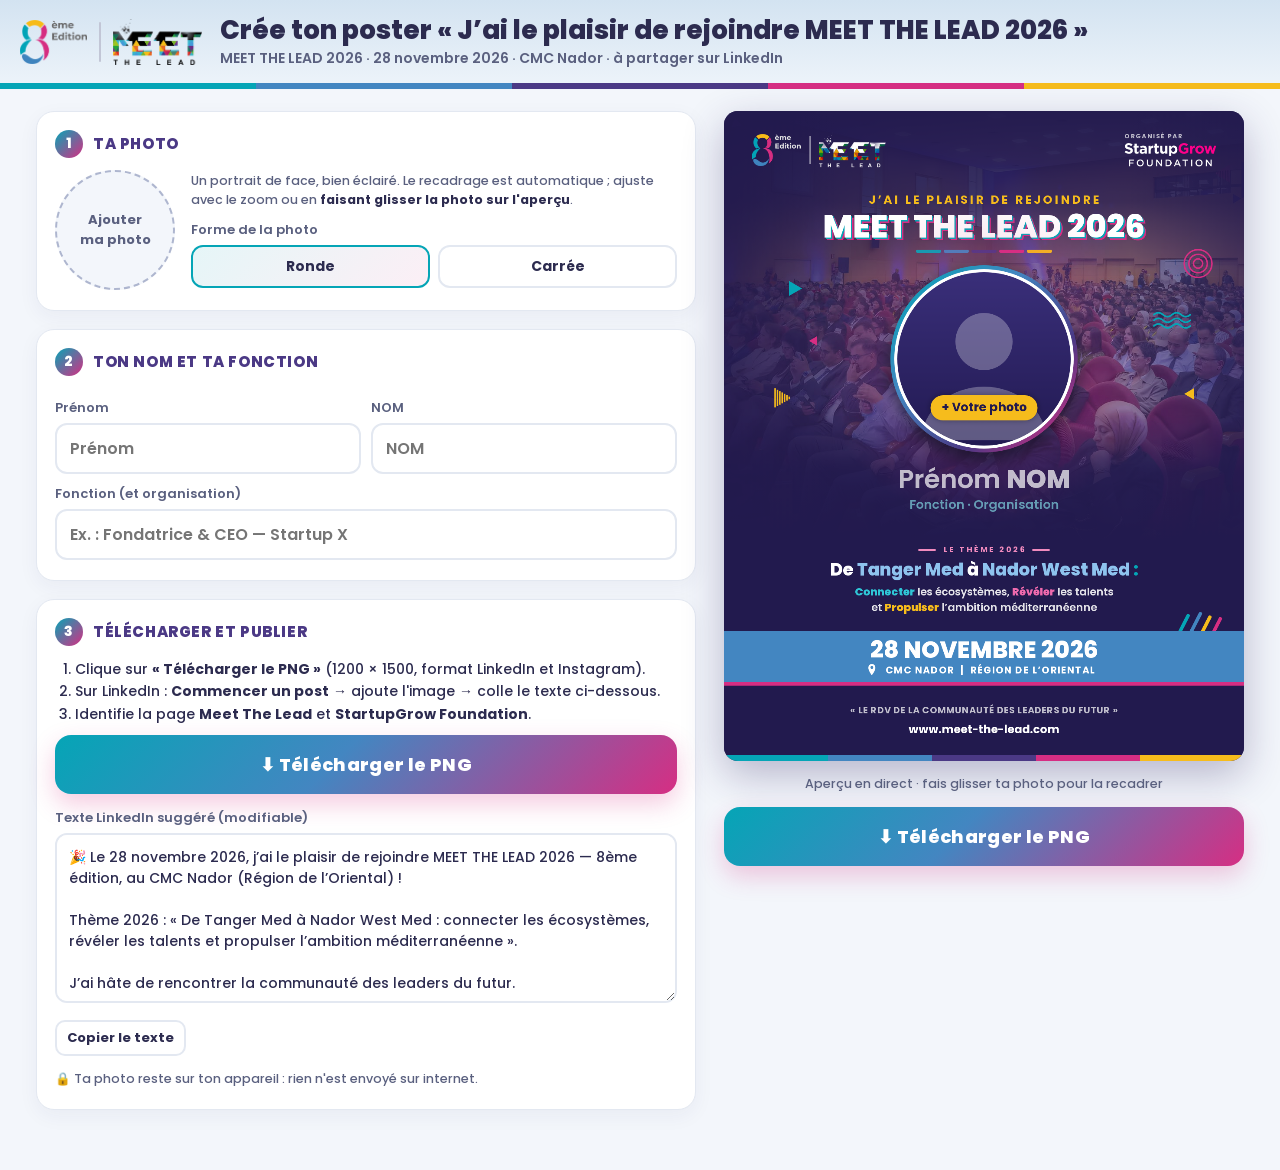
==== commit e00a2bbb: "createposter : « J’ai le plaisir de rejoindre MEET THE LEAD 2026 » remplace « Je participe à » Co-Au" ====
--- a/createposter/index.html
+++ b/createposter/index.html
@@ -1,6 +1,6 @@
 <!doctype html>
 <!--
-  MEET THE LEAD 2026 — outil « Je participe » : poster INDIVIDUEL (1 photo + prénom NOM + fonction) pour la journée du 28 novembre 2026.
+  MEET THE LEAD 2026 — outil « J’ai le plaisir de rejoindre » (2026-11-22, ex « Je participe ») : poster INDIVIDUEL (1 photo + prénom NOM + fonction) pour la journée du 28 novembre 2026.
   Format LinkedIn / Instagram 1200×1500 (4:5). V2 (2026-11-22) : fond = photo de la salle MEET THE LEAD fournie par l'utilisateur (agrandie Real-ESRGAN), voile violet nuit. Logos : 8ème édition puis MEET THE LEAD, StartupGrow Foundation (organisateur). Thème 2026.
   Source : tool_src.html → node build.cjs → ../OUTIL_POSTER_PARTICIPANT_MTL2026.html (fichier unique, tout intégré)
   → publié sur https://meet-the-lead.com/createposter/
@@ -8,10 +8,10 @@
 -->
 <html lang="fr"><head><meta charset="utf-8">
 <meta name="viewport" content="width=device-width,initial-scale=1">
-<title>Je participe — MEET THE LEAD 2026 · 28 novembre</title>
-<meta name="description" content="Créez votre poster « Je participe à MEET THE LEAD 2026 » (28 novembre 2026, CMC Nador) avec votre photo, votre nom et votre fonction, puis partagez-le sur LinkedIn.">
+<title>J’ai le plaisir de rejoindre MEET THE LEAD 2026 · 28 novembre</title>
+<meta name="description" content="Créez votre poster « J’ai le plaisir de rejoindre MEET THE LEAD 2026 » (28 novembre 2026, CMC Nador) avec votre photo, votre nom et votre fonction, puis partagez-le sur LinkedIn.">
 <meta name="theme-color" content="#221A4E">
-<meta property="og:title" content="Je participe à MEET THE LEAD 2026 — crée ton poster">
+<meta property="og:title" content="J’ai le plaisir de rejoindre MEET THE LEAD 2026 — crée ton poster">
 <meta property="og:description" content="Ta photo, ton nom et ta fonction → un poster prêt pour LinkedIn. 28 novembre 2026 · CMC Nador.">
 <meta property="og:image" content="https://meet-the-lead.com/createposter/apercu.jpg">
 <meta property="og:url" content="https://meet-the-lead.com/createposter/">
@@ -72,7 +72,7 @@
 <body>
 <header><div class="hd">
   <div class="lk"><img src="[data-uri]" height="44" alt="8ème édition"><i></i><img src="[data-uri]" height="46" alt="Meet The Lead"></div>
-  <div><h1>Crée ton poster « Je participe »</h1><p>MEET THE LEAD 2026 · 28 novembre 2026 · CMC Nador · à partager sur LinkedIn</p></div>
+  <div><h1>Crée ton poster « J’ai le plaisir de rejoindre MEET THE LEAD 2026 »</h1><p>MEET THE LEAD 2026 · 28 novembre 2026 · CMC Nador · à partager sur LinkedIn</p></div>
 </div></header>
 
 <main>
@@ -210,8 +210,8 @@
   { const h = 54, w = IM.sgf.width * h / IM.sgf.height, x = W - 64 - w, y = 74;
     ctx.fillStyle = 'rgba(255,255,255,.7)'; ctx.font = font(700, 14); spaced(ctx, 'ORGANISÉ PAR', x, y - 11, 2.4); ctx.drawImage(IM.sgf, x, y, w, h); }
 
-  // titre : « JE PARTICIPE À » + MEET THE LEAD 2026 (blanc, relief turquoise / magenta comme la signature Hackathon)
-  ctx.fillStyle = K.yel; ctx.font = font(700, 27); spaced(ctx, 'JE PARTICIPE À', W / 2, 214, 6.5, 'center');
+  // titre : « J’AI LE PLAISIR DE REJOINDRE » + MEET THE LEAD 2026 (blanc, relief turquoise / magenta comme la signature Hackathon)
+  ctx.fillStyle = K.yel; ctx.font = font(700, 27); spaced(ctx, 'J’AI LE PLAISIR DE REJOINDRE', W / 2, 214, 5.2, 'center');
   { const segs = [['MEET THE LEAD ', '#fff'], ['2026', '#fff']]; ctx.font = font(800, 74); const tw = ctx.measureText('MEET THE LEAD 2026').width; const x0 = W / 2 - tw / 2, y = 292;
     ctx.textAlign = 'left'; ctx.fillStyle = K.mag; ctx.fillText('MEET THE LEAD 2026', x0 + 6, y + 6); ctx.fillStyle = K.teal; ctx.fillText('MEET THE LEAD 2026', x0 + 3, y + 3); ctx.fillStyle = '#fff'; ctx.fillText('MEET THE LEAD 2026', x0, y); }
   BAND.forEach((k, i) => { ctx.fillStyle = k; rr(ctx, W / 2 - 157 + i * 64, 320, 58, 7, 3.5); ctx.fill(); });
@@ -280,13 +280,13 @@
 function updatePost() {
   if (postEdited) return;
   const fn = state.fn.trim();
-  $('#post').value = `🎉 Le 28 novembre 2026, je participe à MEET THE LEAD 2026 — 8ème édition, au CMC Nador (Région de l’Oriental) !\n\nThème 2026 : « De Tanger Med à Nador West Med : connecter les écosystèmes, révéler les talents et propulser l’ambition méditerranéenne ».\n\n${fn ? `En tant que ${fn}, j’ai hâte` : 'J’ai hâte'} de rencontrer la communauté des leaders du futur.\n\nMerci à StartupGrow Foundation pour l’organisation.\n\n#MeetTheLead2026 #Nador #Oriental #Leadership #Méditerranée`;
+  $('#post').value = `🎉 Le 28 novembre 2026, j’ai le plaisir de rejoindre MEET THE LEAD 2026 — 8ème édition, au CMC Nador (Région de l’Oriental) !\n\nThème 2026 : « De Tanger Med à Nador West Med : connecter les écosystèmes, révéler les talents et propulser l’ambition méditerranéenne ».\n\n${fn ? `En tant que ${fn}, j’ai hâte` : 'J’ai hâte'} de rencontrer la communauté des leaders du futur.\n\nMerci à StartupGrow Foundation pour l’organisation.\n\n#MeetTheLead2026 #Nador #Oriental #Leadership #Méditerranée`;
 }
 const slug = (s) => (s || '').normalize('NFD').replace(/[̀-ͯ]/g, '').replace(/[^A-Za-z0-9]+/g, '_').replace(/^_|_$/g, '').slice(0, 40);
 function download() {
   if (!state.img && !confirm('Tu n’as pas encore ajouté ta photo. Télécharger quand même ?')) return;
   const out = document.createElement('canvas'); out.width = W; out.height = H; render(out.getContext('2d'), state, { showEmpty: true });
-  const name = `Je_participe_MTL2026_${slug(state.first + '_' + state.last) || 'poster'}.png`;
+  const name = `MTL2026_Rejoindre_${slug(state.first + '_' + state.last) || 'poster'}.png`;
   out.toBlob((b) => { const a = document.createElement('a'); a.href = URL.createObjectURL(b); a.download = name; document.body.appendChild(a); a.click(); setTimeout(() => { URL.revokeObjectURL(a.href); a.remove(); }, 4000); toast('PNG téléchargé : ' + name); }, 'image/png');
 }
 function initDrag() {
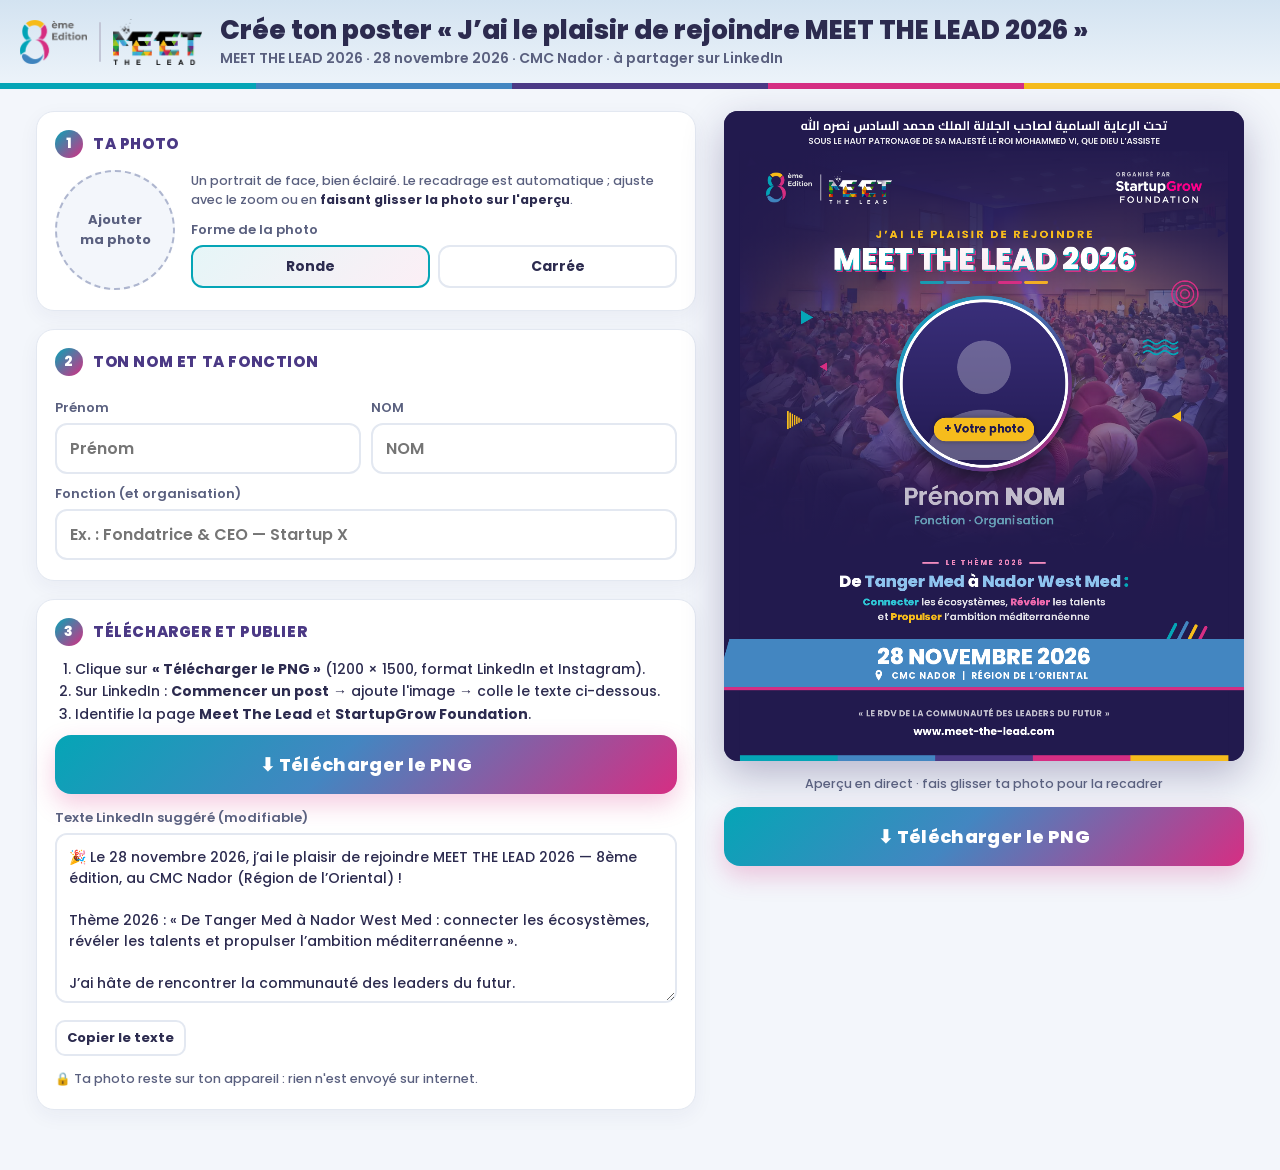
==== commit 319c297c: "Haut Patronage : hero (AR + FR) et bandeau sur les 2 outils de posters, ?v=17 Co-Authored-By: Claude" ====
--- a/createposter/index.html
+++ b/createposter/index.html
@@ -189,7 +189,18 @@
 }
 
 const BG = '#221A4E';   // violet nuit, teinte de la photo de salle
+// 2026-11-23 (utilisateur) : bandeau « Sous le Haut Patronage » (AR puis FR) tout en haut ; le poster d'origine est réduit dessous
+const HP_D = 92, HP_S = (H - HP_D) / H, HP_OX = W * (1 - HP_S) / 2;
 function render(ctx, st, opt = {}) {
+  ctx.save(); ctx.setTransform(1, 0, 0, 1, 0, 0); ctx.clearRect(0, 0, W, H); ctx.fillStyle = BG; ctx.fillRect(0, 0, W, H);
+  ctx.textAlign = 'center'; ctx.textBaseline = 'alphabetic'; ctx.fillStyle = '#FFFFFF';
+  ctx.direction = 'rtl'; ctx.font = "700 29px Cairo, sans-serif"; ctx.fillText('تحت الرعاية السامية لصاحب الجلالة الملك محمد السادس نصره الله', W / 2, 44); ctx.direction = 'ltr';
+  ctx.font = "600 19.5px Poppins, sans-serif"; ctx.fillStyle = 'rgba(255,255,255,.9)'; ctx.fillText('SOUS LE HAUT PATRONAGE DE SA MAJESTÉ LE ROI MOHAMMED VI, QUE DIEU L’ASSISTE', W / 2, 76);
+  ctx.translate(HP_OX, HP_D); ctx.scale(HP_S, HP_S);
+  renderBody(ctx, st, opt);
+  ctx.restore();
+}
+function renderBody(ctx, st, opt = {}) {
   ctx.save(); ctx.clearRect(0, 0, W, H); ctx.textBaseline = 'alphabetic'; ctx.direction = 'ltr';
   // fond : la salle MEET THE LEAD (photo de l'utilisateur, agrandie Real-ESRGAN) sous un voile violet nuit
   ctx.fillStyle = BG; ctx.fillRect(0, 0, W, H);
@@ -290,7 +301,7 @@
   out.toBlob((b) => { const a = document.createElement('a'); a.href = URL.createObjectURL(b); a.download = name; document.body.appendChild(a); a.click(); setTimeout(() => { URL.revokeObjectURL(a.href); a.remove(); }, 4000); toast('PNG téléchargé : ' + name); }, 'image/png');
 }
 function initDrag() {
-  let drag = null; const pos = (e) => { const r = cv.getBoundingClientRect(); return [(e.clientX - r.left) * W / r.width, (e.clientY - r.top) * H / r.height]; };
+  let drag = null; const pos = (e) => { const r = cv.getBoundingClientRect(); return [((e.clientX - r.left) * W / r.width - HP_OX) / HP_S, ((e.clientY - r.top) * H / r.height - HP_D) / HP_S]; };
   const hit = (x, y) => state.img && Math.abs(x - PH.cx) <= PH.d / 2 + 10 && Math.abs(y - PH.cy) <= PH.d / 2 + 10;
   cv.addEventListener('pointerdown', (e) => { const [x, y] = pos(e); if (!hit(x, y)) return; drag = { x, y }; cv.setPointerCapture(e.pointerId); e.preventDefault(); });
   cv.addEventListener('pointermove', (e) => { const [x, y] = pos(e); if (!drag) { cv.style.cursor = hit(x, y) ? 'grab' : 'default'; return; }
